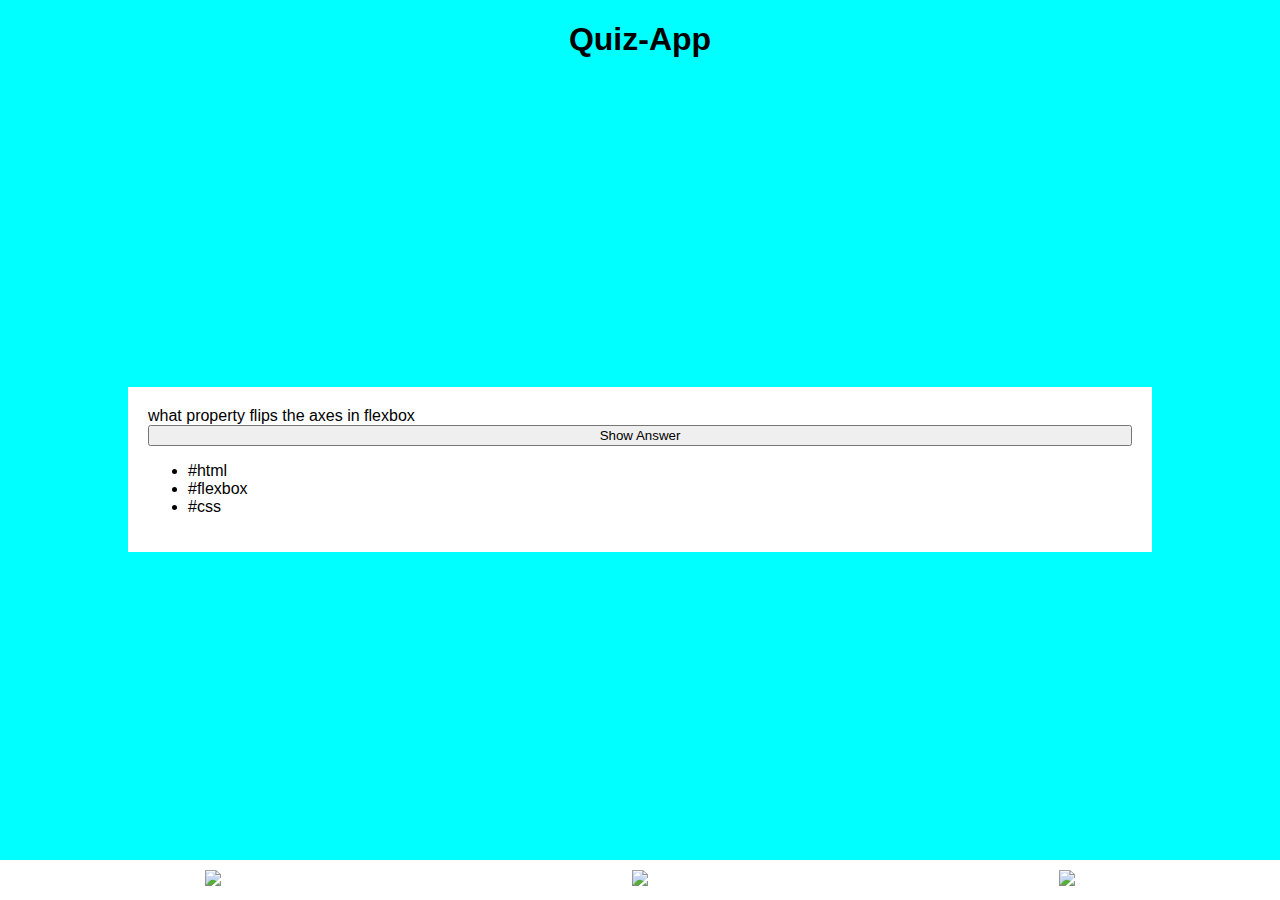
==== index.html @ f0509ce3 "first styles" ====
<!DOCTYPE html>
<html lang="en">
  <head>
    <meta charset="UTF-8" />
    <meta http-equiv="X-UA-Compatible" content="IE=edge" />
    <meta name="viewport" content="width=device-width, initial-scale=1.0" />
    <title>Document</title>
    <link rel="stylesheet" href="styles.css" />
  </head>
  <body>
    <header>
      <h1>Quiz-App</h1>
    </header>

    <section class="question-card">
      <a> what property flips the axes in flexbox </a>
      <button class="button" href="#contact">Show Answer</button>
      <ul>
        <li>#html</li>
        <li>#flexbox</li>
        <li>#css</li>
      </ul>
    
    </section>
    <section class="tag">

  </body>
  <footer>
<section class="footer_links">
    <a href="" target="_blank">
    <img
    src="https://cdn.iconscout.com/icon/free/png-512/house-1439754-1214326.png?f=avif&w=512" 
  />
</a>
<a href="" target="_blank">
    <img
    src="https://cdn.iconscout.com/icon/free/png-512/bookmark-o-tag-label-card-ribbon-offer-44546.png?f=avif&w=512" 
  />
</a>
<a href="" target="_blank">
    <img
    src="https://cdn.iconscout.com/icon/free/png-512/user-1772944-1508886.png?f=avif&w=512" 
  />
</a>
</section>
  </footer>
</html>
---- styles.css ----
* {
  box-sizing: border-box;
}

html,
body {
  margin: 0;
  padding: 0%;
  min-height: 100vh;
}

header {
  text-align: center;
}

body {
  display: flex;
  flex-direction: column;
  justify-content: space-between;
  background-color: aqua;
  font-family: Arial, Helvetica, sans-serif;
}

.question {
}

.question-card {
  display: flex;
  flex-direction: column;
  margin: 10%;
  border: 0px solid white;
  background-color: white;
  padding: 20px;
}

footer img {
  width: 70px;
  height: auto;
  margin: 10px;
}

.footer_links {
  display: flex;
  justify-content: space-around;

  background-color: white;
}
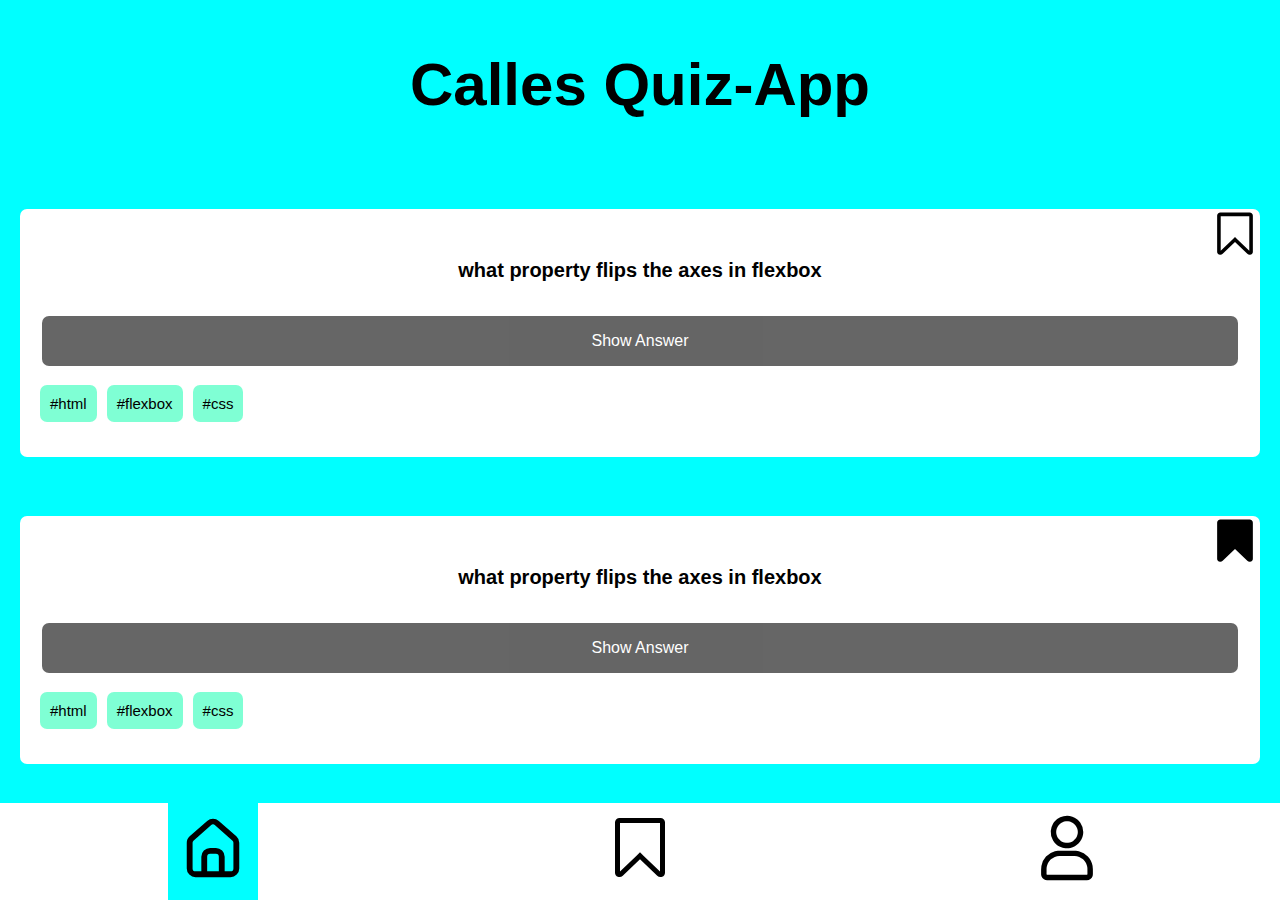
==== commit 6c49dbaa: "about me updated" ====
--- a/index.html
+++ b/index.html
@@ -9,39 +9,42 @@
   </head>
   <body>
     <header>
-      <h1>Quiz-App</h1>
+      <h1>Calles Quiz-App</h1>
     </header>
 
     <section class="question-card">
-      <a> what property flips the axes in flexbox </a>
-      <button class="button" href="#contact">Show Answer</button>
-      <ul>
+      <img class="bookmark" src="icons/bookmark_w.svg" />
+      <span> what property flips the axes in flexbox </span>
+      <button class="button" href="">Show Answer</button>
+      <ul class="tags">
         <li>#html</li>
         <li>#flexbox</li>
         <li>#css</li>
       </ul>
-    
     </section>
-    <section class="tag">
 
+    <section class="question-card">
+      <img class="bookmark" src="icons/bookmark_s.svg" />
+      <span> what property flips the axes in flexbox </span>
+      <button class="button" href="">Show Answer</button>
+      <ul class="tags">
+        <li>#html</li>
+        <li>#flexbox</li>
+        <li>#css</li>
+      </ul>
+    </section>
   </body>
   <footer>
-<section class="footer_links">
-    <a href="" target="_blank">
-    <img
-    src="https://cdn.iconscout.com/icon/free/png-512/house-1439754-1214326.png?f=avif&w=512" 
-  />
-</a>
-<a href="" target="_blank">
-    <img
-    src="https://cdn.iconscout.com/icon/free/png-512/bookmark-o-tag-label-card-ribbon-offer-44546.png?f=avif&w=512" 
-  />
-</a>
-<a href="" target="_blank">
-    <img
-    src="https://cdn.iconscout.com/icon/free/png-512/user-1772944-1508886.png?f=avif&w=512" 
-  />
-</a>
-</section>
+    <section class="footer_links">
+      <a class="nav_hover active" href="index.html">
+        <img src="icons/home.svg" />
+      </a>
+      <a class="nav_hover" href="bookmarks.html">
+        <img src="icons/bookmark_w.svg" />
+      </a>
+      <a class="nav_hover" href="about_me.html">
+        <img src="icons/user.svg" />
+      </a>
+    </section>
   </footer>
 </html>
--- a/styles.css
+++ b/styles.css
@@ -11,6 +11,8 @@
 
 header {
   text-align: center;
+  padding: 10px;
+  font-family: Impact, Haettenschweiler, "Arial Narrow Bold", sans-serif;
 }
 
 body {
@@ -19,6 +21,33 @@
   justify-content: space-between;
   background-color: aqua;
   font-family: Arial, Helvetica, sans-serif;
+  font-size: 30px;
+}
+
+.img {
+  width: 40vw;
+  height: auto;
+  border-radius: 400px;
+}
+
+.button {
+  background-color: black;
+  border: none;
+  border-radius: 7px;
+  color: white;
+  padding: 16px 32px;
+  text-align: center;
+  font-size: 16px;
+  margin: 4px 2px;
+  opacity: 0.6;
+  transition: 0.3s;
+  display: inline-block;
+  text-decoration: none;
+  cursor: pointer;
+}
+
+.button:hover {
+  opacity: 1;
 }
 
 .question {
@@ -26,11 +55,101 @@
 
 .question-card {
   display: flex;
+  position: relative;
   flex-direction: column;
-  margin: 10%;
+  margin: 20px;
   border: 0px solid white;
   background-color: white;
+  border-radius: 7px;
+  text-align: center;
+
   padding: 20px;
+}
+
+.about {
+  display: flex;
+  position: relative;
+  flex-direction: column;
+  margin: 20px;
+  border: 0px solid white;
+  background-color: white;
+  border-radius: 7px;
+  font-size: 15px;
+  padding: 20px;
+}
+
+.profile_header {
+  display: flex;
+  align-items: center;
+}
+
+.bookmark {
+  position: absolute;
+  top: 0px;
+  right: 0px;
+  width: 50px;
+  height: auto;
+  margin: 0px;
+}
+
+span {
+  margin: 30px;
+  font-size: 20px;
+  font-weight: bold;
+}
+
+.tags {
+  padding: 0;
+  list-style: none;
+  display: flex;
+  flex-wrap: wrap;
+  justify-content: left;
+  gap: 10px;
+  font-size: 15px;
+}
+
+.tags > li {
+  background-color: aquamarine;
+  padding: 10px;
+  border-radius: 7px;
+}
+
+.counter {
+}
+
+.counter_icon {
+  display: flex;
+  position: relative;
+  flex-direction: column;
+  margin: 20px;
+  border: 0px solid white;
+  background-color: white;
+  border-radius: 7px;
+  text-align: center;
+  padding: 20px;
+}
+
+.counter_list {
+  padding: 0;
+  list-style: none;
+  display: flex;
+  flex-wrap: wrap;
+  justify-content: center;
+  gap: 10px;
+  font-size: 18px;
+}
+
+.counter_list > li {
+  display: flex;
+  align-items: center;
+  gap: 10px;
+  background-color: aquamarine;
+  padding: 10px;
+  border-radius: 7px;
+}
+
+.counter_list img {
+  height: 30px;
 }
 
 footer img {
@@ -39,6 +158,14 @@
   margin: 10px;
 }
 
+.nav_hover.active {
+  background-color: aqua;
+}
+
+.nav_hover:hover {
+  background-color: aquamarine;
+}
+
 .footer_links {
   display: flex;
   justify-content: space-around;
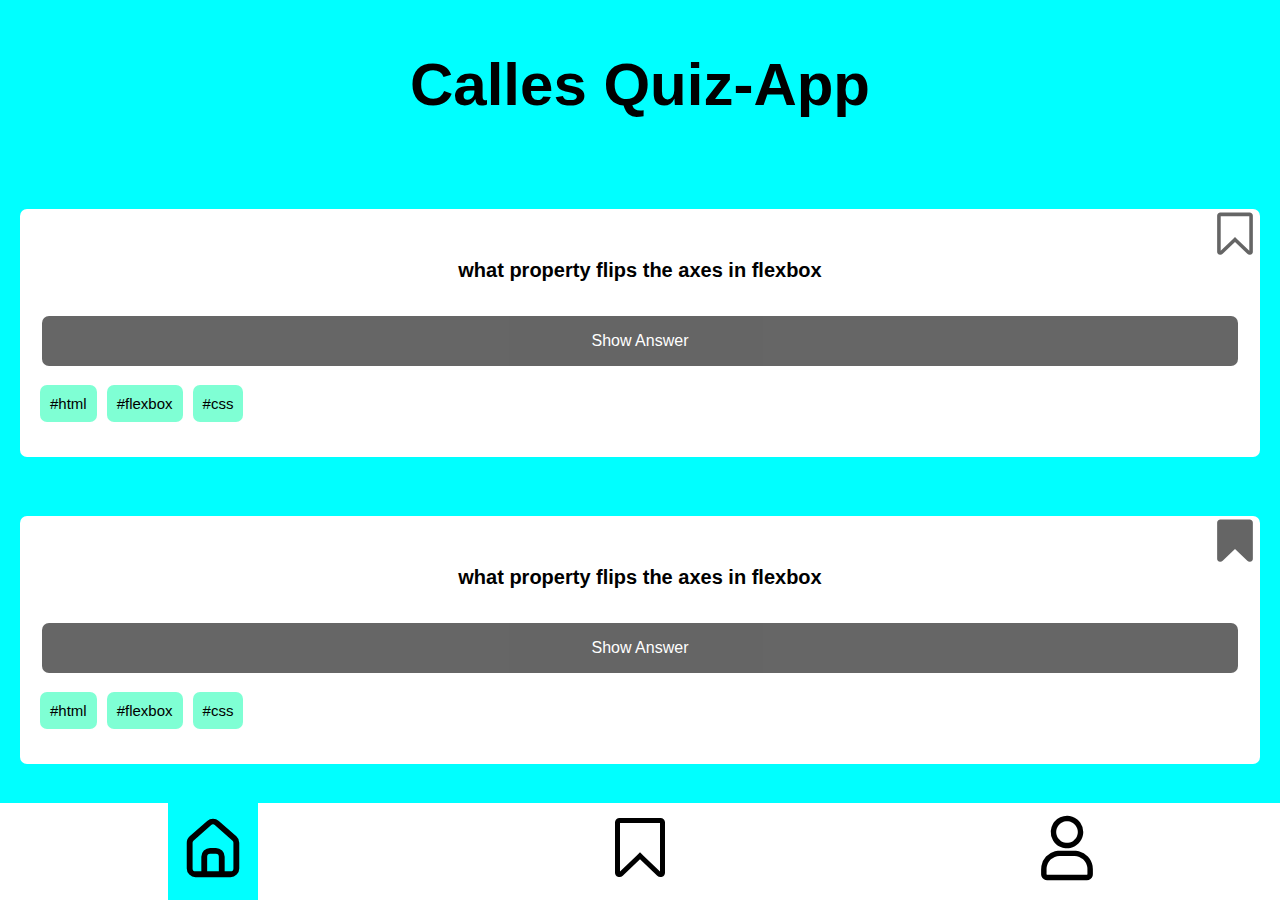
==== commit 2c9d24ff: "css new folder" ====
--- a/index.html
+++ b/index.html
@@ -5,7 +5,7 @@
     <meta http-equiv="X-UA-Compatible" content="IE=edge" />
     <meta name="viewport" content="width=device-width, initial-scale=1.0" />
     <title>Document</title>
-    <link rel="stylesheet" href="styles.css" />
+    <link rel="stylesheet" href="css/index.css" />
   </head>
   <body>
     <header>
@@ -13,7 +13,9 @@
     </header>
 
     <section class="question-card">
-      <img class="bookmark" src="icons/bookmark_w.svg" />
+      <button class="bookmark">
+        <img src="icons/bookmark_w.svg" />
+      </button>
       <span> what property flips the axes in flexbox </span>
       <button class="button" href="">Show Answer</button>
       <ul class="tags">
@@ -24,7 +26,9 @@
     </section>
 
     <section class="question-card">
-      <img class="bookmark" src="icons/bookmark_s.svg" />
+      <button class="bookmark">
+        <img src="icons/bookmark_s.svg" />
+      </button>
       <span> what property flips the axes in flexbox </span>
       <button class="button" href="">Show Answer</button>
       <ul class="tags">
--- a/css/index.css
+++ b/css/index.css
@@ -0,0 +1,11 @@
+@import "./header.css";
+@import "./html_body.css";
+@import "./body.css";
+@import "./question-card.css";
+@import "./button.css";
+@import "./tags.css";
+@import "./about.css";
+@import "./counter.css";
+@import "./footer.css";
+
+@import "./";
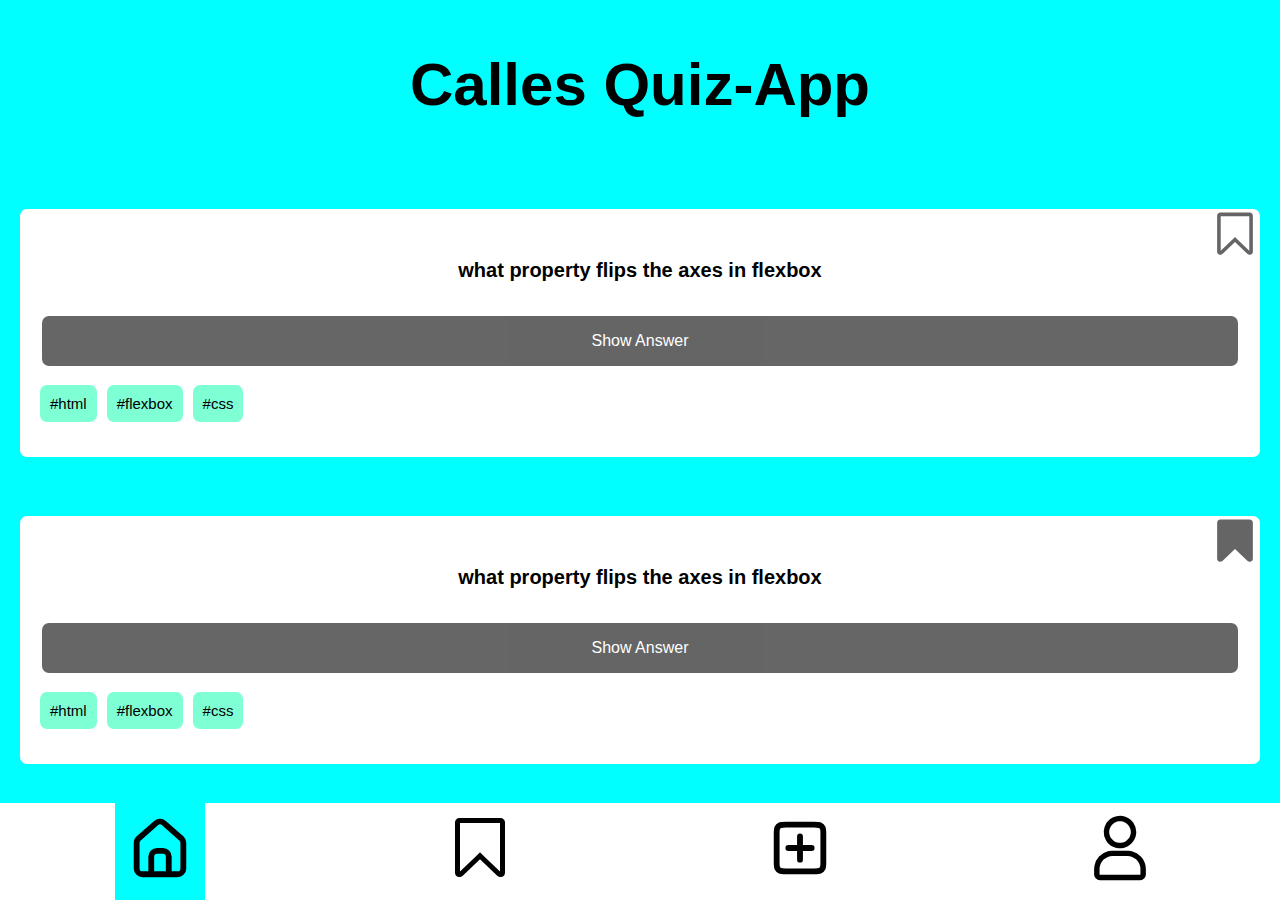
==== commit 4b2d97c0: "toggle läuft" ====
--- a/index.html
+++ b/index.html
@@ -6,6 +6,7 @@
     <meta name="viewport" content="width=device-width, initial-scale=1.0" />
     <title>Document</title>
     <link rel="stylesheet" href="css/index.css" />
+    <script src="/JS/index.js" defer></script>
   </head>
   <body>
     <header>
@@ -13,8 +14,8 @@
     </header>
 
     <section class="question-card">
-      <button class="bookmark">
-        <img src="icons/bookmark_w.svg" />
+      <button class="bookmark" data-js="bookmark">
+        <img data-js="bookmark-icon" src="icons/bookmark_w.svg" />
       </button>
       <span> what property flips the axes in flexbox </span>
       <button class="button" href="">Show Answer</button>
@@ -27,7 +28,11 @@
 
     <section class="question-card">
       <button class="bookmark">
-        <img src="icons/bookmark_s.svg" />
+        <img
+          data-js="bookmark-active"
+          class="bookmark-active"
+          src="icons/bookmark_s.svg"
+        />
       </button>
       <span> what property flips the axes in flexbox </span>
       <button class="button" href="">Show Answer</button>
@@ -46,6 +51,9 @@
       <a class="nav_hover" href="bookmarks.html">
         <img src="icons/bookmark_w.svg" />
       </a>
+      <a class="nav_hover" href="new_cards.html">
+        <img src="icons/plus.svg" />
+      </a>
       <a class="nav_hover" href="about_me.html">
         <img src="icons/user.svg" />
       </a>
--- a/css/index.css
+++ b/css/index.css
@@ -7,5 +7,6 @@
 @import "./about.css";
 @import "./counter.css";
 @import "./footer.css";
-
+@import "./bookmark.css";
+@import "./form.css";
 @import "./";
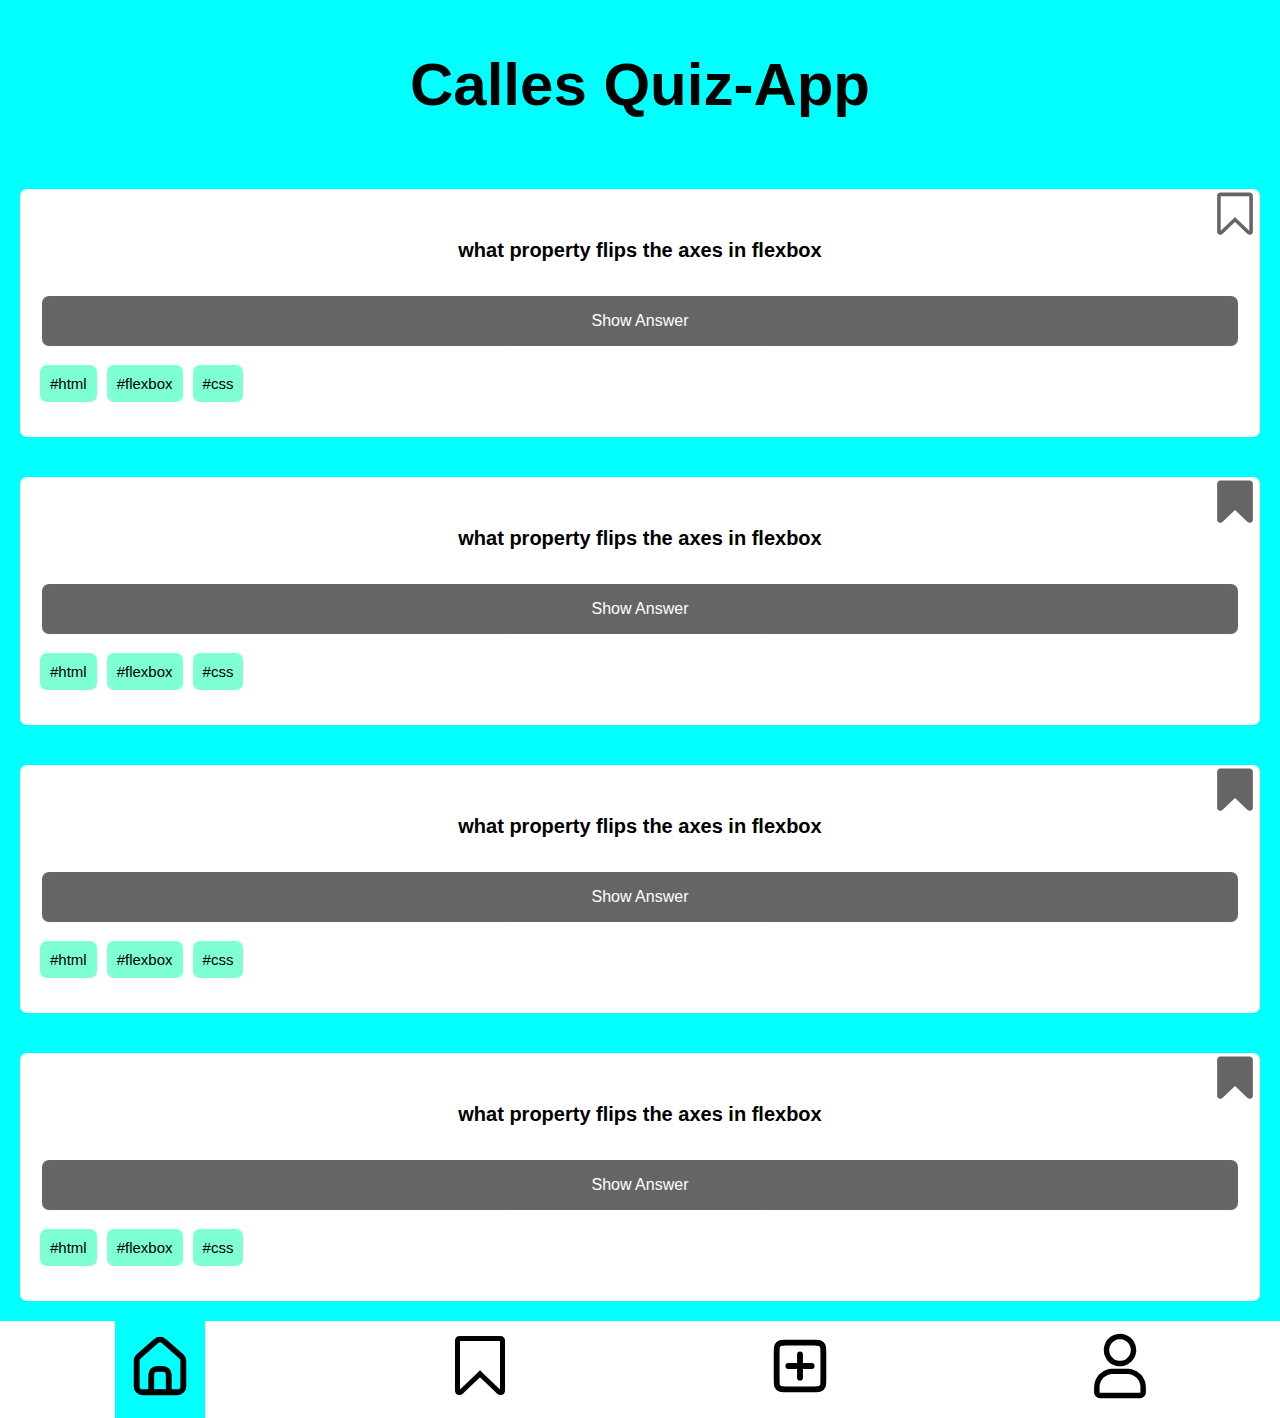
==== commit 1d46e2dc: "news" ====
--- a/index.html
+++ b/index.html
@@ -42,6 +42,40 @@
         <li>#css</li>
       </ul>
     </section>
+
+    <section class="question-card">
+      <button class="bookmark">
+        <img
+          data-js="bookmark-active"
+          class="bookmark-active"
+          src="icons/bookmark_s.svg"
+        />
+      </button>
+      <span> what property flips the axes in flexbox </span>
+      <button class="button" href="">Show Answer</button>
+      <ul class="tags">
+        <li>#html</li>
+        <li>#flexbox</li>
+        <li>#css</li>
+      </ul>
+    </section>
+
+    <section class="question-card">
+      <button class="bookmark">
+        <img
+          data-js="bookmark-active"
+          class="bookmark-active"
+          src="icons/bookmark_s.svg"
+        />
+      </button>
+      <span> what property flips the axes in flexbox </span>
+      <button class="button" href="">Show Answer</button>
+      <ul class="tags">
+        <li>#html</li>
+        <li>#flexbox</li>
+        <li>#css</li>
+      </ul>
+    </section>
   </body>
   <footer>
     <section class="footer_links">
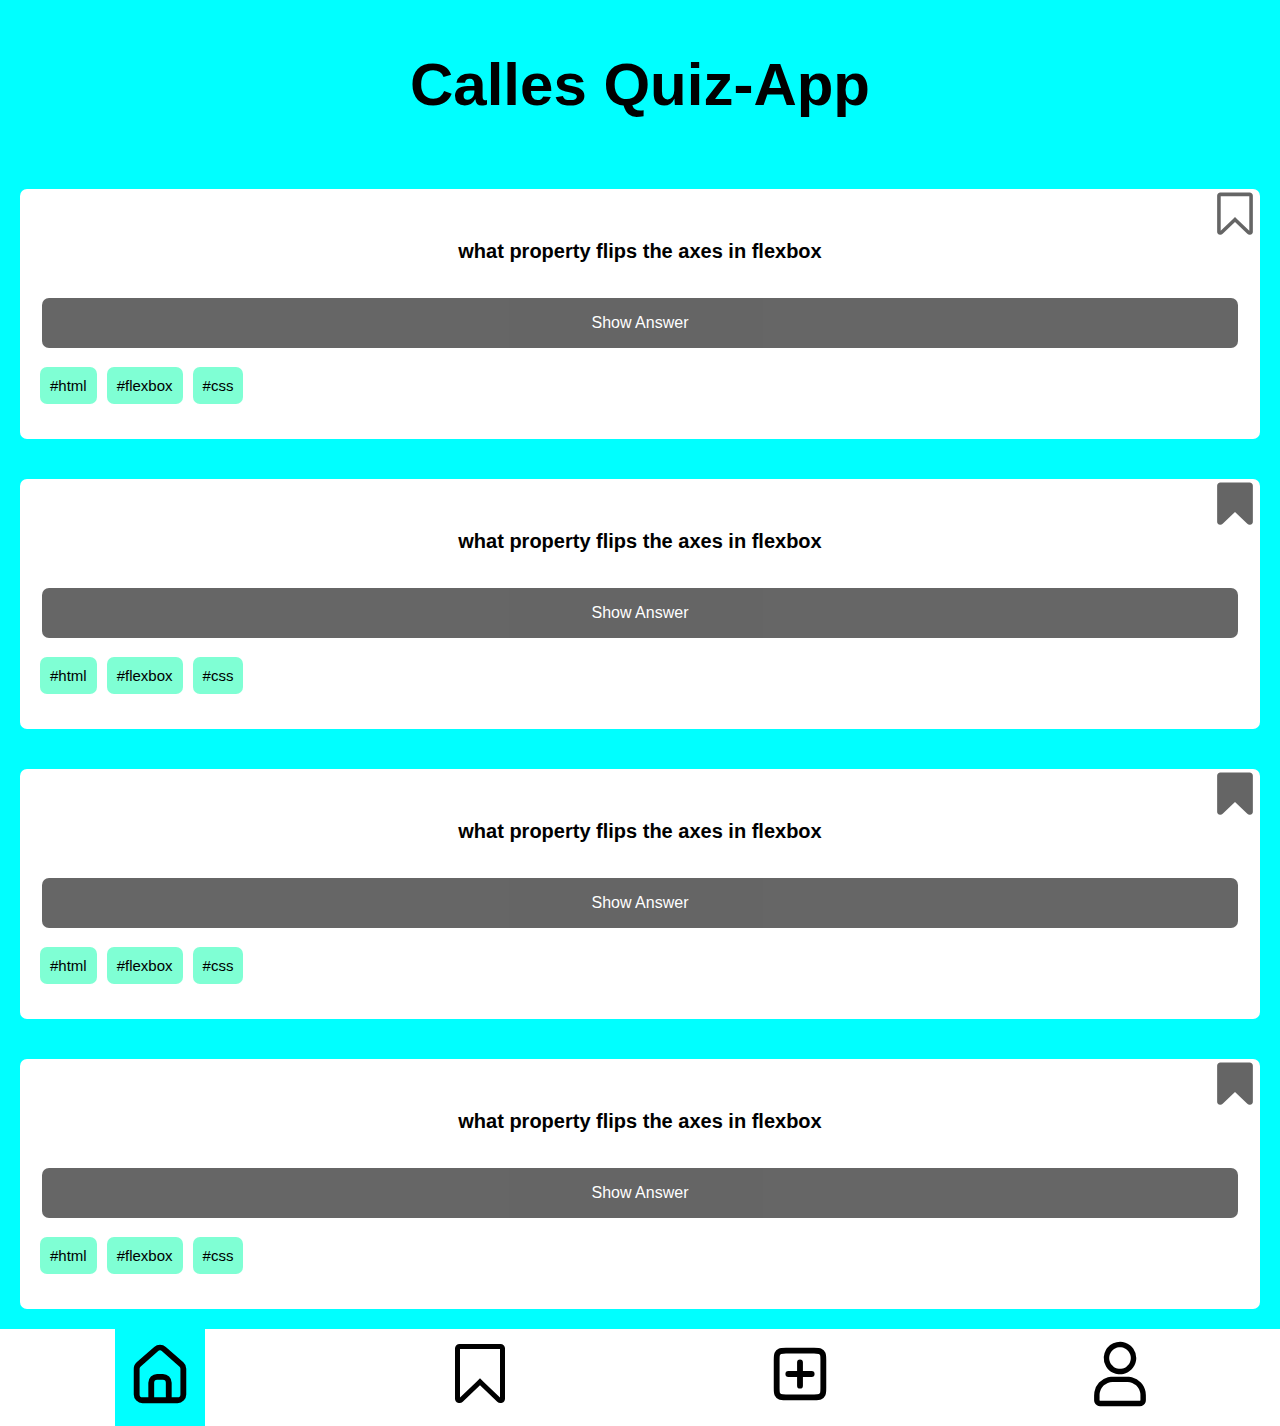
==== commit 0f08765c: "formular text length is visible" ====
--- a/index.html
+++ b/index.html
@@ -17,7 +17,9 @@
       <button class="bookmark" data-js="bookmark">
         <img data-js="bookmark-icon" src="icons/bookmark_w.svg" />
       </button>
-      <span> what property flips the axes in flexbox </span>
+      <span class="question-headline">
+        what property flips the axes in flexbox
+      </span>
       <button class="button" href="">Show Answer</button>
       <ul class="tags">
         <li>#html</li>
@@ -34,7 +36,9 @@
           src="icons/bookmark_s.svg"
         />
       </button>
-      <span> what property flips the axes in flexbox </span>
+      <span class="question-headline">
+        what property flips the axes in flexbox
+      </span>
       <button class="button" href="">Show Answer</button>
       <ul class="tags">
         <li>#html</li>
@@ -51,7 +55,9 @@
           src="icons/bookmark_s.svg"
         />
       </button>
-      <span> what property flips the axes in flexbox </span>
+      <span class="question-headline">
+        what property flips the axes in flexbox
+      </span>
       <button class="button" href="">Show Answer</button>
       <ul class="tags">
         <li>#html</li>
@@ -68,7 +74,9 @@
           src="icons/bookmark_s.svg"
         />
       </button>
-      <span> what property flips the axes in flexbox </span>
+      <span class="question-headline">
+        what property flips the axes in flexbox
+      </span>
       <button class="button" href="">Show Answer</button>
       <ul class="tags">
         <li>#html</li>
